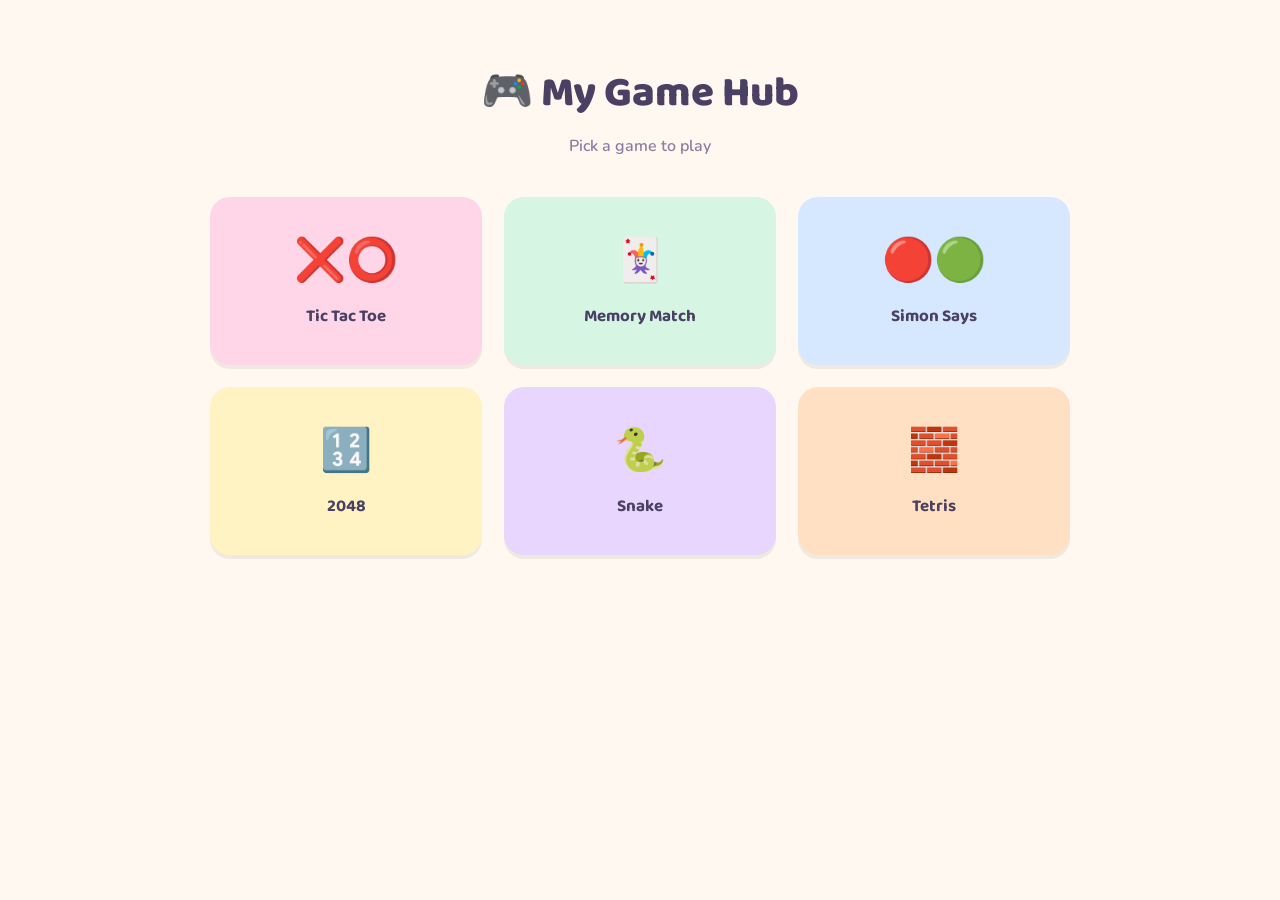
==== index.html @ 5cb40954 "first version of game hub" ====
<!DOCTYPE html>
<html lang="en">
<head>
  <meta charset="UTF-8">
  <title>My Game Hub</title>
  <link rel="stylesheet" href="style.css">
</head>
<body>

  <div class="hub-container">
    <h1>🎮 My Game Hub</h1>
    <p>Pick a game to play</p>

    <div class="game-grid">

      <a href="tictactoe.html" class="game-card card-pink">
        <div class="game-icon">❌⭕</div>
        <h3>Tic Tac Toe</h3>
      </a>

      <a href="memory.html" class="game-card card-mint">
        <div class="game-icon">🃏</div>
        <h3>Memory Match</h3>
      </a>

      <a href="simon.html" class="game-card card-sky">
        <div class="game-icon">🔴🟢</div>
        <h3>Simon Says</h3>
      </a>

      <a href="game2048.html" class="game-card card-butter">
        <div class="game-icon">🔢</div>
        <h3>2048</h3>
      </a>

      <a href="snake.html" class="game-card card-lilac">
        <div class="game-icon">🐍</div>
        <h3>Snake</h3>
      </a>

      <a href="tetris.html" class="game-card card-peach">
        <div class="game-icon">🧱</div>
        <h3>Tetris</h3>
      </a>

    </div>
  </div>

</body>
</html>
---- style.css ----
@import url('https://fonts.googleapis.com/css2?family=Baloo+2:wght@500;700;800&family=Nunito:wght@400;600;700&display=swap');

* {
  margin: 0;
  padding: 0;
  box-sizing: border-box;
}

body {
  background-color: #FFF8F0;
  font-family: 'Nunito', sans-serif;
  color: #4A4063;
  min-height: 100vh;
}

.hub-container {
  text-align: center;
  padding: 60px 20px;
  max-width: 900px;
  margin: 0 auto;
}

.hub-container h1 {
  font-family: 'Baloo 2', sans-serif;
  font-weight: 800;
  font-size: 42px;
  color: #4A4063;
  margin-bottom: 8px;
}

.hub-container p {
  color: #8A7FA0;
  font-size: 16px;
  font-weight: 600;
  margin-bottom: 40px;
}

.game-grid {
  display: grid;
  grid-template-columns: repeat(3, 1fr);
  gap: 22px;
}

.game-card {
  border-radius: 20px;
  padding: 32px 16px;
  text-decoration: none;
  color: #4A4063;
  display: block;
  border: 3px solid transparent;
  transition: transform 0.2s ease, box-shadow 0.2s ease;
  box-shadow: 0 4px 0 rgba(0, 0, 0, 0.06);
}

.game-card:hover {
  transform: translateY(-6px) rotate(-1deg);
  box-shadow: 0 8px 0 rgba(0, 0, 0, 0.08);
}

.game-icon {
  font-size: 42px;
  margin-bottom: 14px;
}

.game-card h3 {
  font-family: 'Baloo 2', sans-serif;
  font-weight: 700;
  font-size: 17px;
}

/* Each card gets its own candy color — like a box of crayons */
.card-pink   { background-color: #FFD6E8; }
.card-mint   { background-color: #D6F5E3; }
.card-sky    { background-color: #D6E8FF; }
.card-butter { background-color: #FFF3C4; }
.card-lilac  { background-color: #E8D6FF; }
.card-peach  { background-color: #FFE0C2; }

@media (max-width: 640px) {
  .game-grid {
    grid-template-columns: repeat(2, 1fr);
  }
  .hub-container h1 {
    font-size: 32px;
  }
}
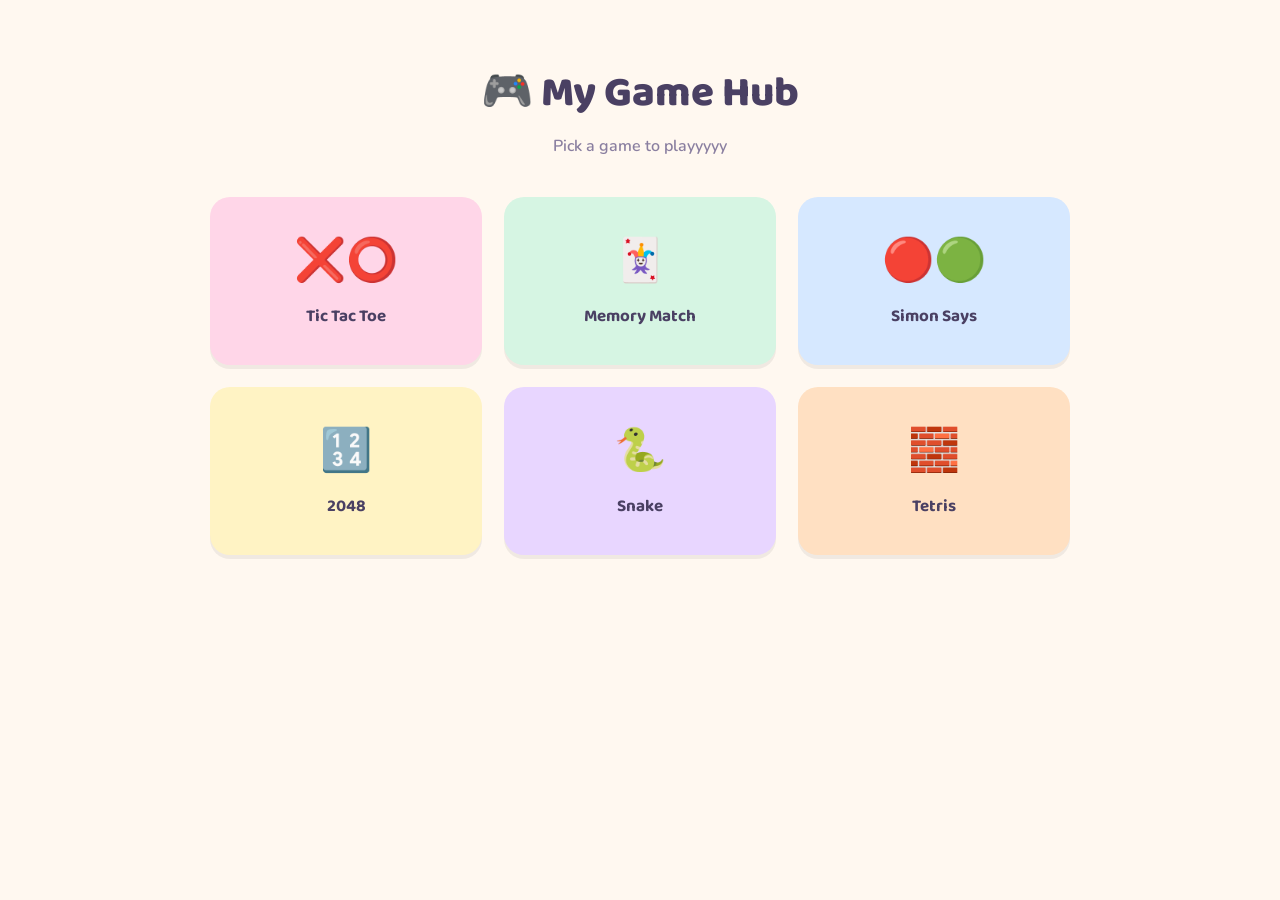
==== commit 7404020e: "updated subtitle" ====
--- a/index.html
+++ b/index.html
@@ -9,7 +9,7 @@
 
   <div class="hub-container">
     <h1>🎮 My Game Hub</h1>
-    <p>Pick a game to play</p>
+    <p>Pick a game to playyyyy</p>
 
     <div class="game-grid">
 
